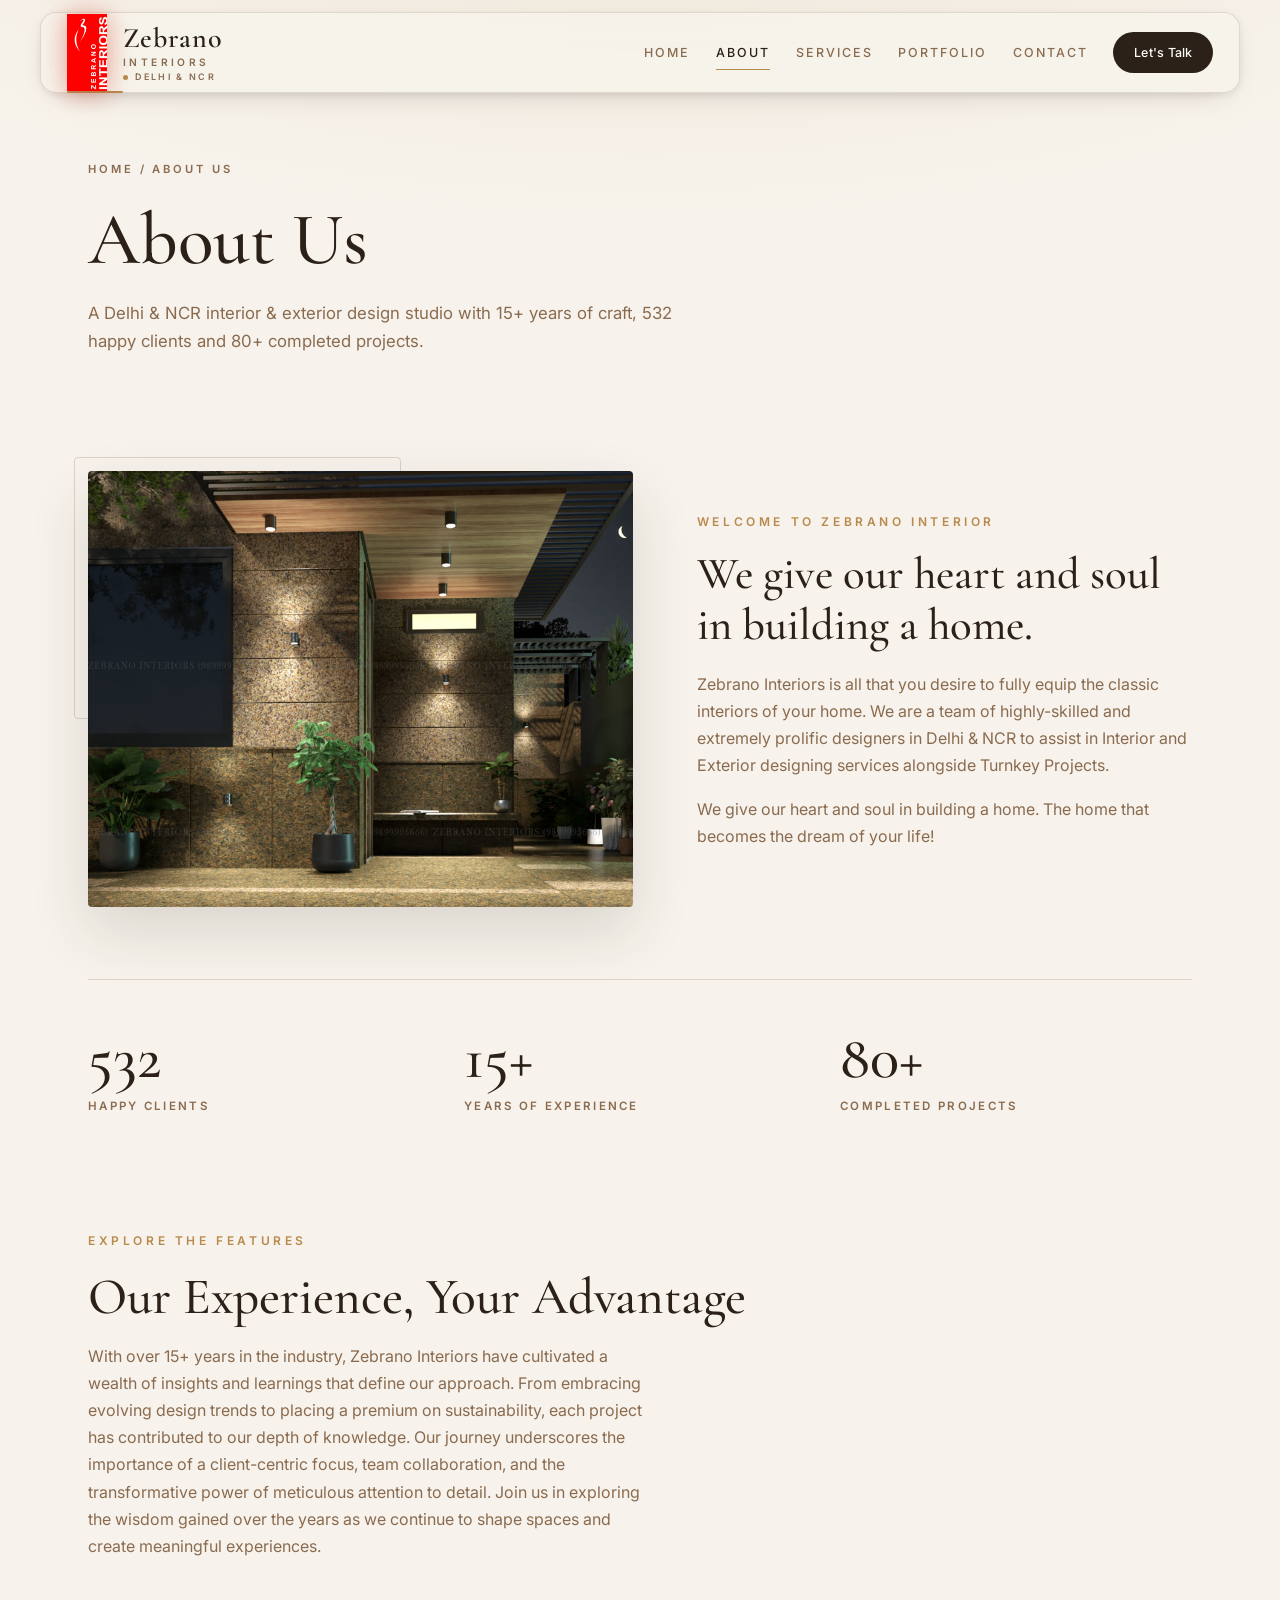
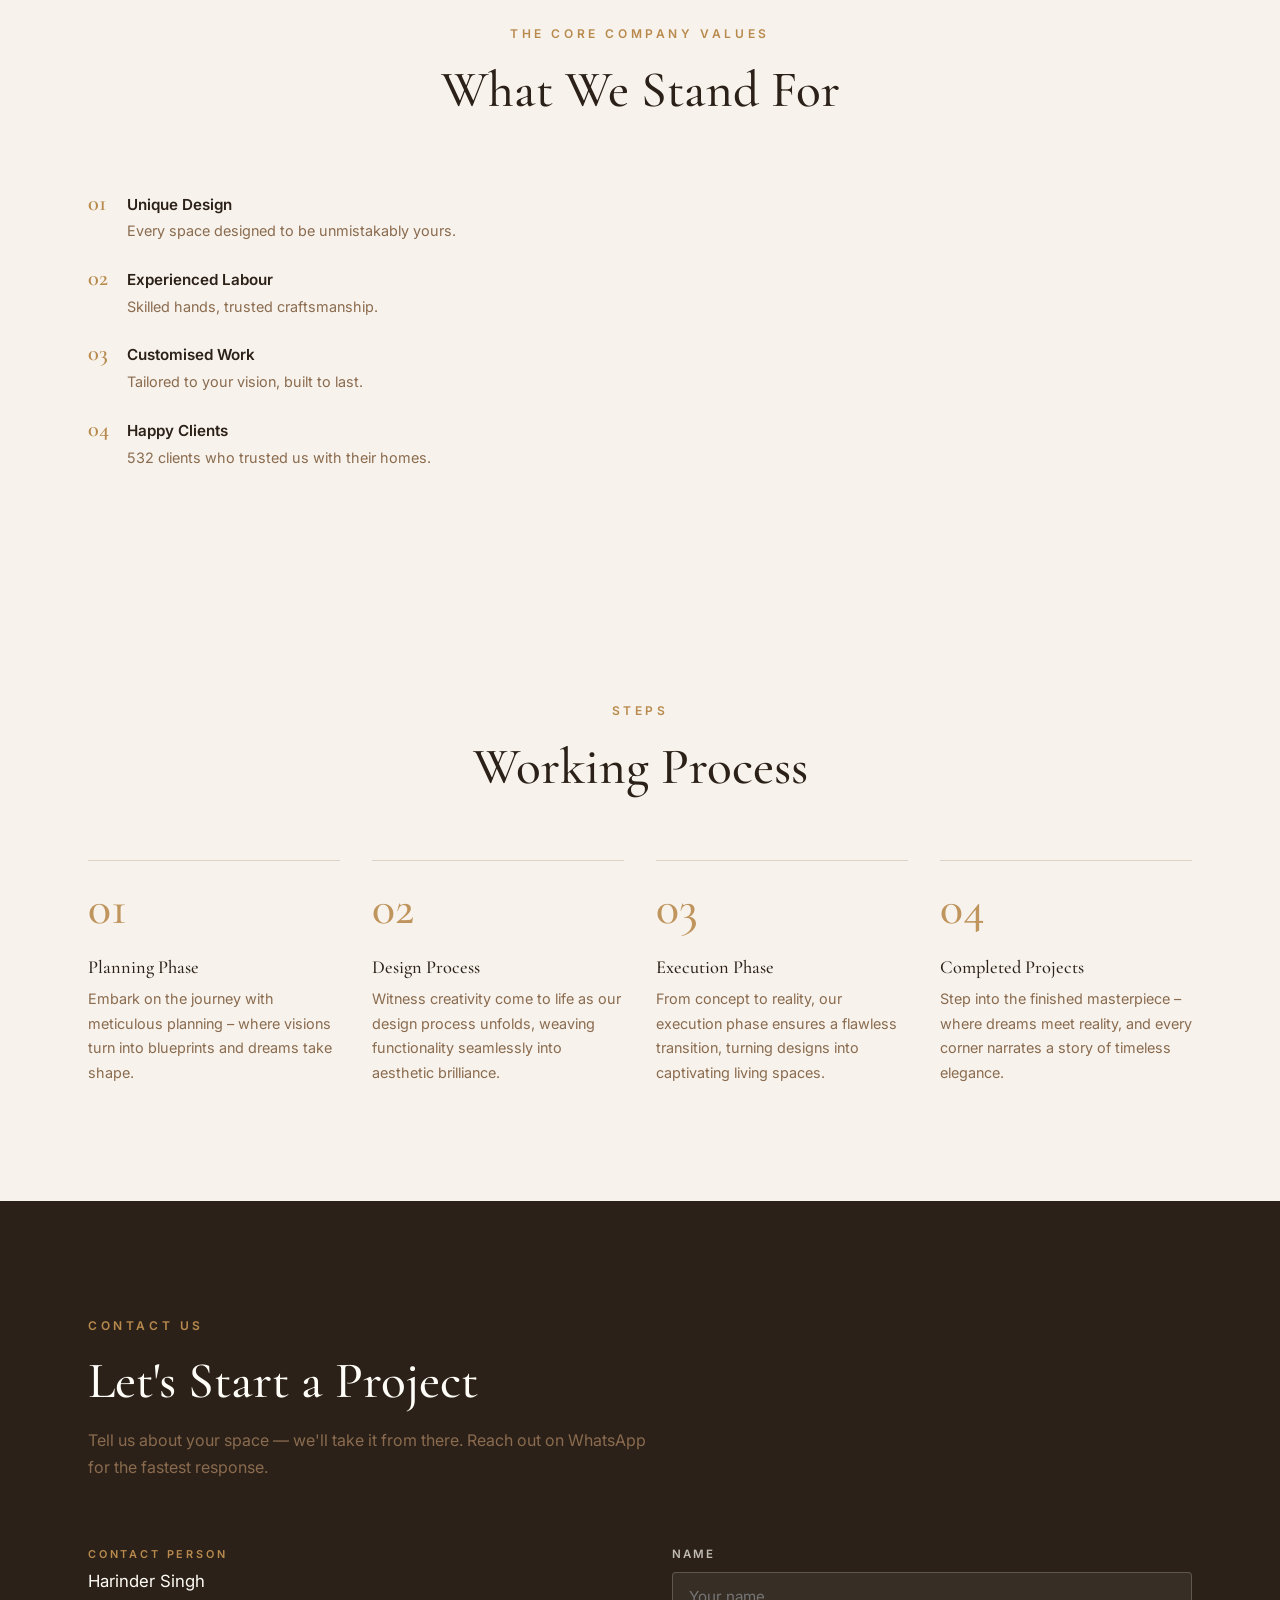
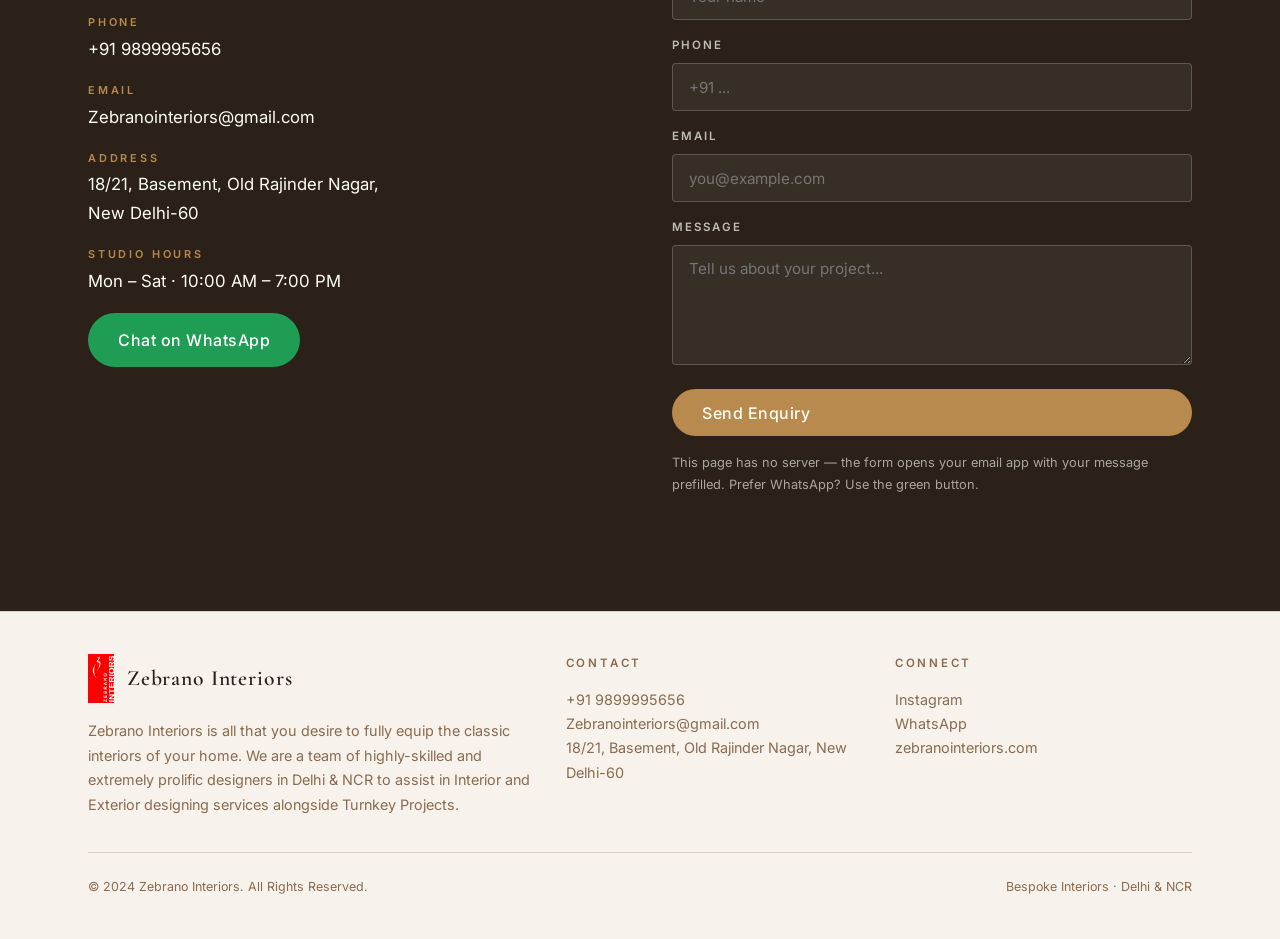
==== about.html @ e10ee1ee "feat: Zebrano Interiors website — bespoke interiors studio, Delhi & NCR" ====
<!DOCTYPE html>
<html lang="en">
<head>
<meta charset="UTF-8">
<meta name="viewport" content="width=device-width, initial-scale=1.0">
<title>About Us — Zebrano Interiors, Delhi &amp; NCR</title>
<meta name="description" content="About Zebrano Interiors Pvt. Ltd. — a team of highly-skilled and prolific interior & exterior designers in Delhi & NCR with 15+ years of experience, 532 happy clients and 80+ completed projects.">
<link rel="canonical" href="https://zebranointeriors.com/about-us/">
<meta property="og:type" content="website">
<meta property="og:title" content="About Us — Zebrano Interiors">
<meta property="og:description" content="15+ years of experience, 532 happy clients, 80+ completed projects. A team of highly-skilled designers in Delhi & NCR.">
<meta property="og:url" content="https://zebranointeriors.com/about-us/">
<meta property="og:image" content="https://zebranointeriors.com/wp-content/uploads/2024/02/View-1-Day-New.png">
<meta name="twitter:card" content="summary_large_image">
<meta name="twitter:title" content="About Us — Zebrano Interiors">
<meta name="twitter:description" content="15+ years of experience, 532 happy clients, 80+ completed projects.">
<link rel="icon" type="image/png" sizes="192x192" href="assets/img/favicon-192.png">
<link rel="icon" type="image/png" sizes="32x32" href="assets/img/favicon-32.png">
<link rel="preconnect" href="https://fonts.googleapis.com">
<link rel="preconnect" href="https://fonts.gstatic.com" crossorigin>
<link href="https://fonts.googleapis.com/css2?family=Cormorant+Garamond:ital,wght@0,400;0,500;0,600;1,400&family=Inter:wght@400;500;600&display=swap" rel="stylesheet">
<link rel="stylesheet" href="assets/css/style.css">
<script type="application/ld+json">
{
  "@context": "https://schema.org",
  "@type": ["LocalBusiness", "ProfessionalService"],
  "name": "Zebrano Interiors Pvt. Ltd.",
  "description": "Interior and exterior design studio in Delhi & NCR offering bespoke modular kitchens, designer bedrooms, modern mandirs and custom furniture.",
  "telephone": "+91-9899995656",
  "email": "Zebranointeriors@gmail.com",
  "url": "https://zebranointeriors.com/",
  "address": {
    "@type": "PostalAddress",
    "streetAddress": "18/21, Basement, Old Rajinder Nagar",
    "addressLocality": "New Delhi",
    "postalCode": "110060",
    "addressCountry": "IN"
  },
  "areaServed": "Delhi NCR",
  "priceRange": "₹₹",
  "founder": { "@type": "Person", "name": "Harinder Singh" }
}
</script>
</head>
<body>

<a class="skip-link" href="#main">Skip to content</a>

<!-- ===== HEADER ===== -->
<header class="site-header" id="siteHeader">
  <div class="container nav">
    <a class="brand" href="index.html" aria-label="Zebrano Interiors home">
      <img class="brand-mark" src="assets/img/zebrano-logo-red.png" alt="" width="40" height="76">
      <span class="brand-text">
        <span class="brand-name">Zebrano</span>
        <span class="brand-tag">Interiors</span>
        <span class="brand-region"><i aria-hidden="true"></i>Delhi &amp; NCR</span>
      </span>
    </a>
    <nav class="menu" id="menu" aria-label="Primary">
      <a href="index.html">Home</a>
      <a href="about.html" aria-current="page">About</a>
      <a href="services.html">Services</a>
      <a href="portfolio.html">Portfolio</a>
      <a href="contact.html">Contact</a>
      <a class="cta" href="contact.html">Let's Talk</a>
    </nav>
    <button class="nav-toggle" id="navToggle" aria-label="Toggle menu" aria-expanded="false" aria-controls="menu">
      <span></span><span></span><span></span>
    </button>
  </div>
</header>

<main id="main">

<!-- ===== PAGE HERO ===== -->
<section class="section page-hero" style="padding-top:clamp(8rem,13vw,10rem);padding-bottom:0">
  <div class="container">
    <p class="crumbs"><a href="index.html">Home</a> / About Us</p>
    <h1>About Us</h1>
    <p class="sub">A Delhi &amp; NCR interior &amp; exterior design studio with 15+ years of craft, 532 happy clients and 80+ completed projects.</p>
  </div>
</section>

<!-- ===== STORY + STATS ===== -->
<section class="section" id="story">
  <div class="container">
    <div class="about-grid">
      <div class="about-img reveal">
        <img src="images/img-05.jpg" alt="Living room interior designed by Zebrano Interiors" loading="lazy" width="900" height="720">
      </div>
      <div class="about-copy reveal">
        <span class="kicker">Welcome To Zebrano Interior</span>
        <h2>We give our heart and soul in building a home.</h2>
        <p>Zebrano Interiors is all that you desire to fully equip the classic interiors of your home. We are a team of highly-skilled and extremely prolific designers in Delhi &amp; NCR to assist in Interior and Exterior designing services alongside Turnkey Projects.</p>
        <p>We give our heart and soul in building a home. The home that becomes the dream of your life!</p>
      </div>
    </div>
    <div class="stats reveal">
      <div class="stat"><div class="num">532</div><div class="lbl">Happy Clients</div></div>
      <div class="stat"><div class="num">15+</div><div class="lbl">Years of Experience</div></div>
      <div class="stat"><div class="num">80+</div><div class="lbl">Completed Projects</div></div>
    </div>
  </div>
</section>

<!-- ===== EXPERIENCE + VALUES ===== -->
<section class="section" id="experience" style="padding-top:0">
  <div class="container">
    <div class="section-head reveal">
      <span class="kicker">Explore The Features</span>
      <h2>Our Experience, Your Advantage</h2>
      <p>With over 15+ years in the industry, Zebrano Interiors have cultivated a wealth of insights and learnings that define our approach. From embracing evolving design trends to placing a premium on sustainability, each project has contributed to our depth of knowledge. Our journey underscores the importance of a client-centric focus, team collaboration, and the transformative power of meticulous attention to detail. Join us in exploring the wisdom gained over the years as we continue to shape spaces and create meaningful experiences.</p>
    </div>
    <div class="section-head center reveal">
      <span class="kicker">The Core Company Values</span>
      <h2>What We Stand For</h2>
    </div>
    <div class="value-list">
      <div class="value-item reveal">
        <span class="v-num" aria-hidden="true">01</span>
        <div class="v-txt"><b>Unique Design</b><span>Every space designed to be unmistakably yours.</span></div>
      </div>
      <div class="value-item reveal">
        <span class="v-num" aria-hidden="true">02</span>
        <div class="v-txt"><b>Experienced Labour</b><span>Skilled hands, trusted craftsmanship.</span></div>
      </div>
      <div class="value-item reveal">
        <span class="v-num" aria-hidden="true">03</span>
        <div class="v-txt"><b>Customised Work</b><span>Tailored to your vision, built to last.</span></div>
      </div>
      <div class="value-item reveal">
        <span class="v-num" aria-hidden="true">04</span>
        <div class="v-txt"><b>Happy Clients</b><span>532 clients who trusted us with their homes.</span></div>
      </div>
    </div>
  </div>
</section>

<!-- ===== PROCESS ===== -->
<section class="section" id="process">
  <div class="container">
    <div class="section-head center reveal">
      <span class="kicker">Steps</span>
      <h2>Working Process</h2>
    </div>
    <div class="process-grid">
      <div class="process-step reveal">
        <span class="num" aria-hidden="true">01</span>
        <h3>Planning Phase</h3>
        <p>Embark on the journey with meticulous planning – where visions turn into blueprints and dreams take shape.</p>
      </div>
      <div class="process-step reveal">
        <span class="num" aria-hidden="true">02</span>
        <h3>Design Process</h3>
        <p>Witness creativity come to life as our design process unfolds, weaving functionality seamlessly into aesthetic brilliance.</p>
      </div>
      <div class="process-step reveal">
        <span class="num" aria-hidden="true">03</span>
        <h3>Execution Phase</h3>
        <p>From concept to reality, our execution phase ensures a flawless transition, turning designs into captivating living spaces.</p>
      </div>
      <div class="process-step reveal">
        <span class="num" aria-hidden="true">04</span>
        <h3>Completed Projects</h3>
        <p>Step into the finished masterpiece – where dreams meet reality, and every corner narrates a story of timeless elegance.</p>
      </div>
    </div>
  </div>
</section>

</main>

<!-- ===== CONTACT CTA ===== -->
<section class="section contact" id="contact">
  <div class="container">
    <div class="section-head reveal">
      <span class="kicker">Contact Us</span>
      <h2>Let's Start a Project</h2>
      <p>Tell us about your space — we'll take it from there. Reach out on WhatsApp for the fastest response.</p>
    </div>
    <div class="contact-grid">
      <div class="contact-info reveal">
        <div class="contact-detail">
          <span class="k">Contact Person</span>
          <span class="v">Harinder Singh</span>
        </div>
        <div class="contact-detail">
          <span class="k">Phone</span>
          <a class="v" href="tel:+919899995656">+91 9899995656</a>
        </div>
        <div class="contact-detail">
          <span class="k">Email</span>
          <a class="v" href="mailto:Zebranointeriors@gmail.com">Zebranointeriors@gmail.com</a>
        </div>
        <div class="contact-detail">
          <span class="k">Address</span>
          <span class="v">18/21, Basement, Old Rajinder Nagar,<br>New Delhi-60</span>
        </div>
        <div class="contact-detail">
          <span class="k">Studio Hours</span>
          <span class="v">Mon – Sat · 10:00 AM – 7:00 PM</span>
        </div>
        <a class="btn btn-whatsapp" href="https://web.whatsapp.com/send?phone=+919899995656" target="_blank" rel="noopener">Chat on WhatsApp</a>
      </div>
      <form class="form reveal" id="contactForm" novalidate>
        <div class="field">
          <label for="f-name">Name</label>
          <input id="f-name" name="name" type="text" required autocomplete="name" placeholder="Your name">
          <span class="err">Please enter your name.</span>
        </div>
        <div class="field">
          <label for="f-phone">Phone</label>
          <input id="f-phone" name="phone" type="tel" required autocomplete="tel" placeholder="+91 ...">
          <span class="err">Please enter a valid phone number.</span>
        </div>
        <div class="field">
          <label for="f-email">Email</label>
          <input id="f-email" name="email" type="email" autocomplete="email" placeholder="you@example.com">
          <span class="err">Please enter a valid email address.</span>
        </div>
        <div class="field">
          <label for="f-msg">Message</label>
          <textarea id="f-msg" name="message" required placeholder="Tell us about your project..."></textarea>
          <span class="err">Please tell us a little about your project.</span>
        </div>
        <button class="btn btn-primary" type="submit">Send Enquiry</button>
        <p class="form-note">This page has no server — the form opens your email app with your message prefilled. Prefer WhatsApp? Use the green button.</p>
        <p class="form-success" id="formSuccess" role="status">Your email app should have opened with your message. If not, email us directly at Zebranointeriors@gmail.com.</p>
      </form>
    </div>
  </div>
</section>

<!-- ===== FOOTER ===== -->
<footer class="site-footer">
  <div class="container">
    <div class="footer-grid">
      <div>
        <div class="footer-brand">
          <img src="assets/img/zebrano-logo-red.png" alt="" width="26" height="50">
          <span class="brand-name">Zebrano Interiors</span>
        </div>
        <p>Zebrano Interiors is all that you desire to fully equip the classic interiors of your home. We are a team of highly-skilled and extremely prolific designers in Delhi &amp; NCR to assist in Interior and Exterior designing services alongside Turnkey Projects.</p>
      </div>
      <div>
        <h4>Contact</h4>
        <p><a href="tel:+919899995656">+91 9899995656</a><br><a href="mailto:Zebranointeriors@gmail.com">Zebranointeriors@gmail.com</a><br>18/21, Basement, Old Rajinder Nagar, New Delhi-60</p>
      </div>
      <div>
        <h4>Connect</h4>
        <p><a href="https://instagram.com/zebranointeriors" target="_blank" rel="noopener">Instagram</a><br><a href="https://web.whatsapp.com/send?phone=+919899995656" target="_blank" rel="noopener">WhatsApp</a><br><a href="https://zebranointeriors.com/" target="_blank" rel="noopener">zebranointeriors.com</a></p>
      </div>
    </div>
    <div class="footer-bottom">
      <span>© 2024 Zebrano Interiors. All Rights Reserved.</span>
      <span>Bespoke Interiors · Delhi &amp; NCR</span>
    </div>
  </div>
</footer>

<script src="assets/js/main.js"></script>
</body>
</html>
---- assets/css/style.css ----
/* ==========================================================================
   ZEBRANO INTERIORS — shared stylesheet
   Warm editorial tokens · Cormorant Garamond + Inter · original brand mark
   ========================================================================== */

/* ---------- TOKENS ---------- */
:root{
  --canvas:#f7f3ec; --ink:#2b2118; --oak:#8a6b4f; --accent:#b98a4e;
  --paper:#fffdf8; --hairline:rgba(139,107,79,.25);
  --serif:"Cormorant Garamond",Georgia,serif;
  --sans:"Inter",-apple-system,BlinkMacSystemFont,"Segoe UI",sans-serif;
  --shadow:0 24px 60px rgba(43,33,24,.14);
  --ease:cubic-bezier(.22,.61,.36,1);
}

*,*::before,*::after{box-sizing:border-box;margin:0;padding:0}
html{scroll-behavior:smooth}
body{background:var(--canvas);color:var(--ink);font-family:var(--sans);font-size:16px;line-height:1.7;-webkit-font-smoothing:antialiased;overflow-x:hidden}
img{display:block;max-width:100%;height:auto}
a{color:inherit;text-decoration:none}
ul{list-style:none}
.container{max-width:1200px;margin-inline:auto;padding-inline:clamp(1.25rem,4vw,3rem)}
section{scroll-margin-top:110px}
h1,h2,h3,.serif{font-family:var(--serif);font-weight:500;line-height:1.15}
.skip-link{position:absolute;left:-999px;top:0;background:var(--ink);color:var(--paper);padding:.6rem 1rem;z-index:300}
.skip-link:focus{left:0}

/* ---------- HEADER ---------- */
.site-header{position:fixed;inset-inline:0;top:12px;z-index:100;display:flex;justify-content:center;pointer-events:none;padding-inline:10px}
.site-header .nav{position:relative;pointer-events:auto;max-width:1200px;width:100%;height:clamp(76px,9vh,88px);display:flex;align-items:center;justify-content:space-between;gap:1.2rem;padding-inline:clamp(.9rem,2vw,1.6rem);background:rgba(247,243,236,.9);backdrop-filter:blur(12px);-webkit-backdrop-filter:blur(12px);border:1px solid rgba(139,107,79,.2);border-radius:16px;box-shadow:0 10px 30px -18px rgba(43,33,24,.35),0 2px 8px rgba(43,33,24,.08);transition:height .35s var(--ease),box-shadow .35s var(--ease)}
.site-header.scrolled .nav{height:clamp(58px,7vh,64px);box-shadow:0 14px 34px -20px rgba(43,33,24,.4),0 1px 0 var(--hairline)}
.site-header .nav::before{content:"";position:absolute;left:clamp(.9rem,2vw,1.6rem);bottom:-1px;width:56px;height:2px;background:var(--accent);border-radius:2px;transition:width .35s var(--ease)}
.site-header.scrolled .nav::before{width:34px}
.brand{display:flex;align-items:center;gap:clamp(.7rem,1.4vw,1rem);color:var(--ink)}
.brand-mark{width:clamp(30px,3.4vw,40px);height:auto;flex:none;filter:drop-shadow(0 0 14px rgba(207,65,40,.30)) drop-shadow(0 3px 10px rgba(207,65,40,.20));transition:width .35s var(--ease),filter .3s ease}
.site-header.scrolled .brand-mark{width:23px;filter:drop-shadow(0 0 10px rgba(207,65,40,.26)) drop-shadow(0 2px 7px rgba(207,65,40,.16))}
.brand-text{display:flex;flex-direction:column;justify-content:center;line-height:1.12;min-width:0}
.brand-name{font-family:var(--serif);font-size:clamp(1.35rem,2.6vw,1.75rem);font-weight:600;letter-spacing:.03em;white-space:nowrap}
.brand-tag{font-size:.64rem;letter-spacing:.34em;font-weight:600;text-transform:uppercase;color:var(--oak);margin-top:3px;max-height:20px;overflow:hidden;transition:max-height .3s var(--ease),opacity .2s ease,transform .3s var(--ease),margin .3s var(--ease)}
.brand-region{display:flex;align-items:center;gap:.48rem;font-size:.56rem;letter-spacing:.26em;font-weight:600;text-transform:uppercase;color:var(--oak);margin-top:4px;max-height:20px;overflow:hidden;transition:max-height .3s var(--ease),opacity .2s ease,transform .3s var(--ease),margin .3s var(--ease)}
.brand-region i{width:5px;height:5px;border-radius:50%;background:var(--accent);flex:none}
.site-header.scrolled .brand-tag,.site-header.scrolled .brand-region{max-height:0;margin-top:0;opacity:0;transform:translateY(-5px)}
.menu{display:flex;gap:clamp(1rem,2vw,2rem);align-items:center}
.menu a{font-size:.78rem;font-weight:500;letter-spacing:.16em;text-transform:uppercase;color:var(--oak);position:relative;padding-block:.4rem;transition:color .25s}
.menu a::after{content:"";position:absolute;left:0;bottom:0;width:0;height:1px;background:var(--accent);transition:width .3s var(--ease)}
.menu a:hover,.menu a[aria-current="page"]{color:var(--ink)}
.menu a[aria-current="page"]::after{width:100%}
.menu a:hover::after{width:100%}
.menu .cta{background:var(--ink);color:var(--paper);padding:.62rem 1.3rem;border-radius:999px;text-transform:none;letter-spacing:.02em;transition:background .25s}
.menu .cta:hover{background:var(--accent);color:var(--paper)}
.menu .cta::after{display:none}
.nav-toggle{display:none;background:none;border:0;cursor:pointer;width:44px;height:44px;position:relative;z-index:120}
.nav-toggle span{display:block;width:26px;height:2px;background:var(--ink);margin:5px auto;border-radius:2px;transition:.3s var(--ease)}
@media (max-width:920px){
  .site-header{top:8px;padding-inline:8px}
  .site-header .nav{height:68px;border-radius:14px;backdrop-filter:none;-webkit-backdrop-filter:none}
  .site-header.scrolled .nav{height:54px}
  .site-header .brand-mark{width:27px}
  .menu{position:fixed;inset:0;z-index:110;height:100svh;background:var(--canvas);flex-direction:column;justify-content:center;align-items:center;gap:.6rem;opacity:0;pointer-events:none;transition:opacity .35s;border-radius:0}
  .menu.open{opacity:1;pointer-events:auto}
  .menu a{font-size:clamp(1.35rem,5.4vw,1.9rem);font-family:var(--serif);letter-spacing:.06em;text-transform:none;padding-block:.5rem;opacity:0;transform:translateY(14px);transition:opacity .4s ease,transform .4s var(--ease)}
  .menu.open a{opacity:1;transform:none}
  .menu.open a:nth-child(1){transition-delay:.06s}
  .menu.open a:nth-child(2){transition-delay:.12s}
  .menu.open a:nth-child(3){transition-delay:.18s}
  .menu.open a:nth-child(4){transition-delay:.24s}
  .menu.open a:nth-child(5){transition-delay:.3s}
  .menu.open a:nth-child(6){transition-delay:.36s}
  .menu.open a:hover{color:var(--accent)}
  .menu .cta{margin-top:1.2rem;font-family:var(--sans);font-size:1rem;letter-spacing:.04em;text-transform:none;padding:.85rem 2.2rem}
  .nav-toggle{display:block}
  .nav-toggle.open span:nth-child(1){transform:translateY(7px) rotate(45deg)}
  .nav-toggle.open span:nth-child(2){opacity:0}
  .nav-toggle.open span:nth-child(3){transform:translateY(-7px) rotate(-45deg)}
}

/* ---------- BUTTONS ---------- */
.btn{display:inline-flex;align-items:center;gap:.6rem;padding:.85rem 1.9rem;border-radius:999px;font-weight:500;letter-spacing:.03em;transition:.3s var(--ease);cursor:pointer;border:0;font-family:var(--sans);font-size:1rem}
.btn-primary{background:var(--accent);color:var(--paper)}
.btn-primary:hover{background:var(--ink)}
.btn-ghost{border:1px solid rgba(255,253,248,.55);color:var(--paper);background:rgba(255,255,255,.06);backdrop-filter:blur(6px)}
.btn-ghost:hover{background:var(--paper);color:var(--ink)}
.btn-whatsapp{background:#1f9d55;color:#fff}
.btn-whatsapp:hover{filter:brightness(1.08)}

/* ---------- HERO (shared page hero, non-home) ---------- */
.page-hero{position:relative;padding-top:clamp(7.5rem,13vw,9.5rem);padding-bottom:clamp(2.5rem,5vw,3.5rem);overflow:hidden}
.page-hero::before{content:"";position:absolute;inset:0;background:radial-gradient(120% 140% at 50% -20%,rgba(185,138,78,.10),transparent 60%)}
.page-hero .crumbs{font-size:.7rem;font-weight:600;letter-spacing:.26em;text-transform:uppercase;color:var(--oak);margin-bottom:1.2rem}
.page-hero .crumbs a:hover{color:var(--accent)}
.page-hero h1{font-size:clamp(2.6rem,6vw,4.6rem);max-width:18ch;position:relative}
.page-hero p.sub{color:var(--oak);max-width:56ch;margin-top:1rem;font-size:1.05rem;position:relative}

/* ---------- SECTION SHELL ---------- */
.section{padding-block:clamp(4.5rem,9vw,7.5rem)}
.section-head{max-width:720px;margin-bottom:clamp(2.5rem,5vw,4rem)}
.kicker{font-size:.75rem;font-weight:600;letter-spacing:.3em;text-transform:uppercase;color:var(--accent);margin-bottom:1rem;display:block}
.section-head h2{font-size:clamp(2rem,4.2vw,3.2rem);margin-bottom:1rem}
.section-head p{color:var(--oak);max-width:56ch}
.section-head.center{margin-inline:auto;text-align:center}
.section-head.center p{margin-inline:auto}

/* ---------- STATS ---------- */
.stats{display:grid;grid-template-columns:repeat(3,1fr);gap:1.5rem;border-top:1px solid var(--hairline);padding-top:clamp(2rem,4vw,3rem);margin-top:clamp(3rem,6vw,4.5rem)}
.stat .num{font-family:var(--serif);font-size:clamp(2.4rem,5vw,3.8rem);font-weight:500;color:var(--ink);line-height:1}
.stat .lbl{margin-top:.5rem;font-size:.72rem;font-weight:600;letter-spacing:.2em;text-transform:uppercase;color:var(--oak)}

/* ---------- SERVICES ---------- */
.services-grid{display:grid;grid-template-columns:repeat(3,1fr);gap:clamp(1.2rem,2.5vw,2rem)}
.service{border:1px solid var(--hairline);border-radius:6px;overflow:hidden;background:var(--paper);transition:transform .35s var(--ease),box-shadow .35s var(--ease)}
.service:hover{transform:translateY(-6px);box-shadow:var(--shadow)}
.service img{aspect-ratio:4/3;object-fit:cover;width:100%;transition:transform .5s var(--ease)}
.service:hover img{transform:scale(1.04)}
.service-body{padding:1.5rem 1.6rem 1.8rem}
.service h3{font-size:1.3rem;margin-bottom:.55rem}
.service p{font-size:.92rem;color:var(--oak)}
@media (max-width:900px){.services-grid{grid-template-columns:1fr 1fr}}
@media (max-width:620px){.services-grid{grid-template-columns:1fr}}

/* ---------- PARTNERS ---------- */
.partners{border-top:1px solid var(--hairline);border-bottom:1px solid var(--hairline);padding-block:2rem;margin-top:clamp(3rem,6vw,4.5rem)}
.partners-label{text-align:center;font-size:.68rem;font-weight:600;letter-spacing:.3em;text-transform:uppercase;color:var(--oak);margin-bottom:1.2rem}
.partners-list{display:flex;flex-wrap:wrap;justify-content:center;gap:1rem 3rem}
.partners-list span{font-family:var(--serif);font-size:1.35rem;letter-spacing:.06em;color:var(--oak);opacity:.85;transition:opacity .25s}
.partners-list span:hover{opacity:1}

/* ---------- PORTFOLIO ---------- */
.portfolio{background:var(--paper)}
.portfolio-grid{display:grid;grid-template-columns:repeat(3,1fr);gap:clamp(.9rem,2vw,1.4rem)}
.portfolio-grid a{position:relative;overflow:hidden;border-radius:4px;display:block}
.portfolio-grid img{width:100%;height:100%;object-fit:cover;transition:transform .55s var(--ease)}
.portfolio-grid a:hover img{transform:scale(1.05)}
.portfolio-grid a::after{content:"";position:absolute;inset:0;background:linear-gradient(180deg,transparent 55%,rgba(43,33,24,.55));opacity:0;transition:opacity .35s}
.portfolio-grid a:hover::after{opacity:1}
.portfolio-grid .cap{position:absolute;left:1.1rem;bottom:1rem;z-index:2;color:var(--paper);font-family:var(--serif);font-size:1.05rem;font-style:italic;opacity:0;transform:translateY(8px);transition:.35s var(--ease)}
.portfolio-grid a:hover .cap{opacity:1;transform:none}
.tall{grid-row:span 2}
@media (max-width:900px){.portfolio-grid{grid-template-columns:1fr 1fr}.tall{grid-row:span 1}}
@media (max-width:620px){.portfolio-grid{grid-template-columns:1fr}}

/* ---------- PROCESS ---------- */
.process-grid{display:grid;grid-template-columns:repeat(4,1fr);gap:clamp(1.2rem,2.5vw,2rem)}
.process-step{position:relative;padding-top:2.6rem;border-top:1px solid var(--hairline)}
.process-step .num{font-family:var(--serif);font-size:3rem;font-weight:500;color:var(--accent);line-height:1;position:absolute;top:1.4rem;left:0;opacity:.9}
.process-step h3{margin-top:3.4rem;font-size:1.15rem;margin-bottom:.55rem}
.process-step p{font-size:.9rem;color:var(--oak)}
@media (max-width:900px){.process-grid{grid-template-columns:1fr 1fr}}
@media (max-width:620px){.process-grid{grid-template-columns:1fr}}

/* ---------- TESTIMONIAL ---------- */
.testimonial{text-align:center;position:relative;overflow:hidden}
.testimonial .quote-mark{font-family:var(--serif);font-size:6rem;line-height:.5;color:var(--accent);opacity:.5;display:block;margin-bottom:1rem}
.testimonial blockquote{font-family:var(--serif);font-size:clamp(1.4rem,2.8vw,2rem);font-weight:400;font-style:italic;line-height:1.5;max-width:60ch;margin-inline:auto}
.testimonial cite{display:block;margin-top:1.6rem;font-style:normal;font-size:.85rem;letter-spacing:.12em;text-transform:uppercase;color:var(--oak)}

/* ---------- ABOUT PAGE ---------- */
.about-grid{display:grid;grid-template-columns:1.1fr 1fr;gap:clamp(2rem,5vw,5rem);align-items:center}
.about-img{position:relative}
.about-img img{border-radius:4px;box-shadow:var(--shadow)}
.about-img::after{content:"";position:absolute;inset:-14px auto auto -14px;width:60%;height:60%;border:1px solid var(--hairline);border-radius:4px;z-index:-1}
.about-copy h2{font-size:clamp(1.9rem,3.6vw,2.8rem);margin-bottom:1.2rem}
.about-copy p{color:var(--oak);margin-bottom:1rem}
.value-list{margin-top:1.5rem;display:grid;gap:.9rem}
.value-item{display:flex;gap:.9rem;align-items:baseline}
.value-item .v-num{font-family:var(--serif);font-size:1.4rem;color:var(--accent);font-weight:600;min-width:2.2ch}
.value-item .v-txt b{display:block;font-size:.95rem;color:var(--ink);font-weight:600}
.value-item .v-txt span{font-size:.9rem;color:var(--oak)}
@media (max-width:860px){.about-grid{grid-template-columns:1fr}}

/* ---------- CONTACT ---------- */
.contact{background:var(--ink);color:var(--paper)}
.contact .kicker{color:var(--accent)}
.contact h2{color:var(--paper)}
.contact-grid{display:grid;grid-template-columns:1fr 1fr;gap:clamp(2rem,5vw,4.5rem)}
.contact-info p{color:rgba(255,253,248,.82);margin-bottom:1.4rem}
.contact-detail{margin-bottom:1.1rem}
.contact-detail .k{font-size:.68rem;font-weight:600;letter-spacing:.26em;text-transform:uppercase;color:var(--accent);display:block;margin-bottom:.2rem}
.contact-detail .v{font-size:1.05rem}
.contact-detail a:hover{color:var(--accent)}
.form{display:grid;gap:1rem}
.field label{display:block;font-size:.72rem;font-weight:600;letter-spacing:.18em;text-transform:uppercase;color:rgba(255,253,248,.7);margin-bottom:.45rem}
.field input,.field textarea{width:100%;background:rgba(255,253,248,.06);border:1px solid rgba(255,253,248,.2);border-radius:4px;padding:.85rem 1rem;color:var(--paper);font-family:var(--sans);font-size:.95rem;transition:border-color .25s}
.field input:focus,.field textarea:focus{outline:none;border-color:var(--accent)}
.field textarea{resize:vertical;min-height:120px}
.field .err{color:#e8a48c;font-size:.8rem;margin-top:.3rem;display:none}
.field.invalid input,.field.invalid textarea{border-color:#d97a5c}
.field.invalid .err{display:block}
.form-note{font-size:.8rem;color:rgba(255,253,248,.6)}
.form-success{display:none;background:rgba(185,138,78,.14);border:1px solid rgba(185,138,78,.5);color:#e6c9a0;padding:1rem 1.2rem;border-radius:4px;font-size:.92rem}
@media (max-width:860px){.contact-grid{grid-template-columns:1fr}}

/* ---------- FOOTER ---------- */
.site-footer{background:var(--canvas);border-top:1px solid var(--hairline);padding-block:2.6rem}
.footer-grid{display:grid;grid-template-columns:1.5fr 1fr 1fr;gap:2rem;align-items:start}
.footer-brand{display:flex;align-items:center;gap:.8rem;margin-bottom:1rem}
.footer-brand img{width:26px;height:auto}
.footer-brand .brand-name{font-family:var(--serif);font-size:1.35rem;font-weight:600;letter-spacing:.04em}
.footer-grid h4{font-size:.72rem;font-weight:600;letter-spacing:.24em;text-transform:uppercase;color:var(--oak);margin-bottom:.9rem}
.footer-grid p,.footer-grid a{font-size:.9rem;color:var(--oak)}
.footer-grid a:hover{color:var(--accent)}
.footer-bottom{margin-top:2.2rem;padding-top:1.4rem;border-top:1px solid var(--hairline);display:flex;justify-content:space-between;flex-wrap:wrap;gap:.6rem;font-size:.78rem;color:var(--oak)}
@media (max-width:860px){.footer-grid{grid-template-columns:1fr}}

/* ---------- LIGHTBOX ---------- */
.lightbox{position:fixed;inset:0;z-index:200;background:rgba(20,14,8,.94);display:flex;align-items:center;justify-content:center;opacity:0;pointer-events:none;transition:opacity .3s}
.lightbox.open{opacity:1;pointer-events:auto}
.lightbox img{max-width:92vw;max-height:86vh;object-fit:contain;border-radius:4px}
.lb-close{position:absolute;top:1.2rem;right:1.5rem;background:none;border:0;color:var(--paper);font-size:2rem;cursor:pointer;line-height:1;padding:.4rem}
.lb-nav{position:absolute;bottom:1.6rem;left:50%;transform:translateX(-50%);display:flex;gap:1.2rem;align-items:center;color:rgba(255,253,248,.75);font-size:.8rem;letter-spacing:.14em}
.lb-nav button{background:rgba(255,253,248,.1);border:1px solid rgba(255,253,248,.25);color:var(--paper);border-radius:999px;padding:.45rem 1rem;cursor:pointer;transition:background .25s}
.lb-nav button:hover{background:rgba(255,253,248,.22)}

/* ---------- REVEAL ---------- */
.reveal{opacity:0;transform:translateY(22px);transition:opacity .7s var(--ease),transform .7s var(--ease)}
.reveal.in{opacity:1;transform:none}
@media (prefers-reduced-motion:reduce){
  html{scroll-behavior:auto}
  .reveal{opacity:1;transform:none;transition:none}
  *,*::before,*::after{animation:none!important;transition:none!important}
}
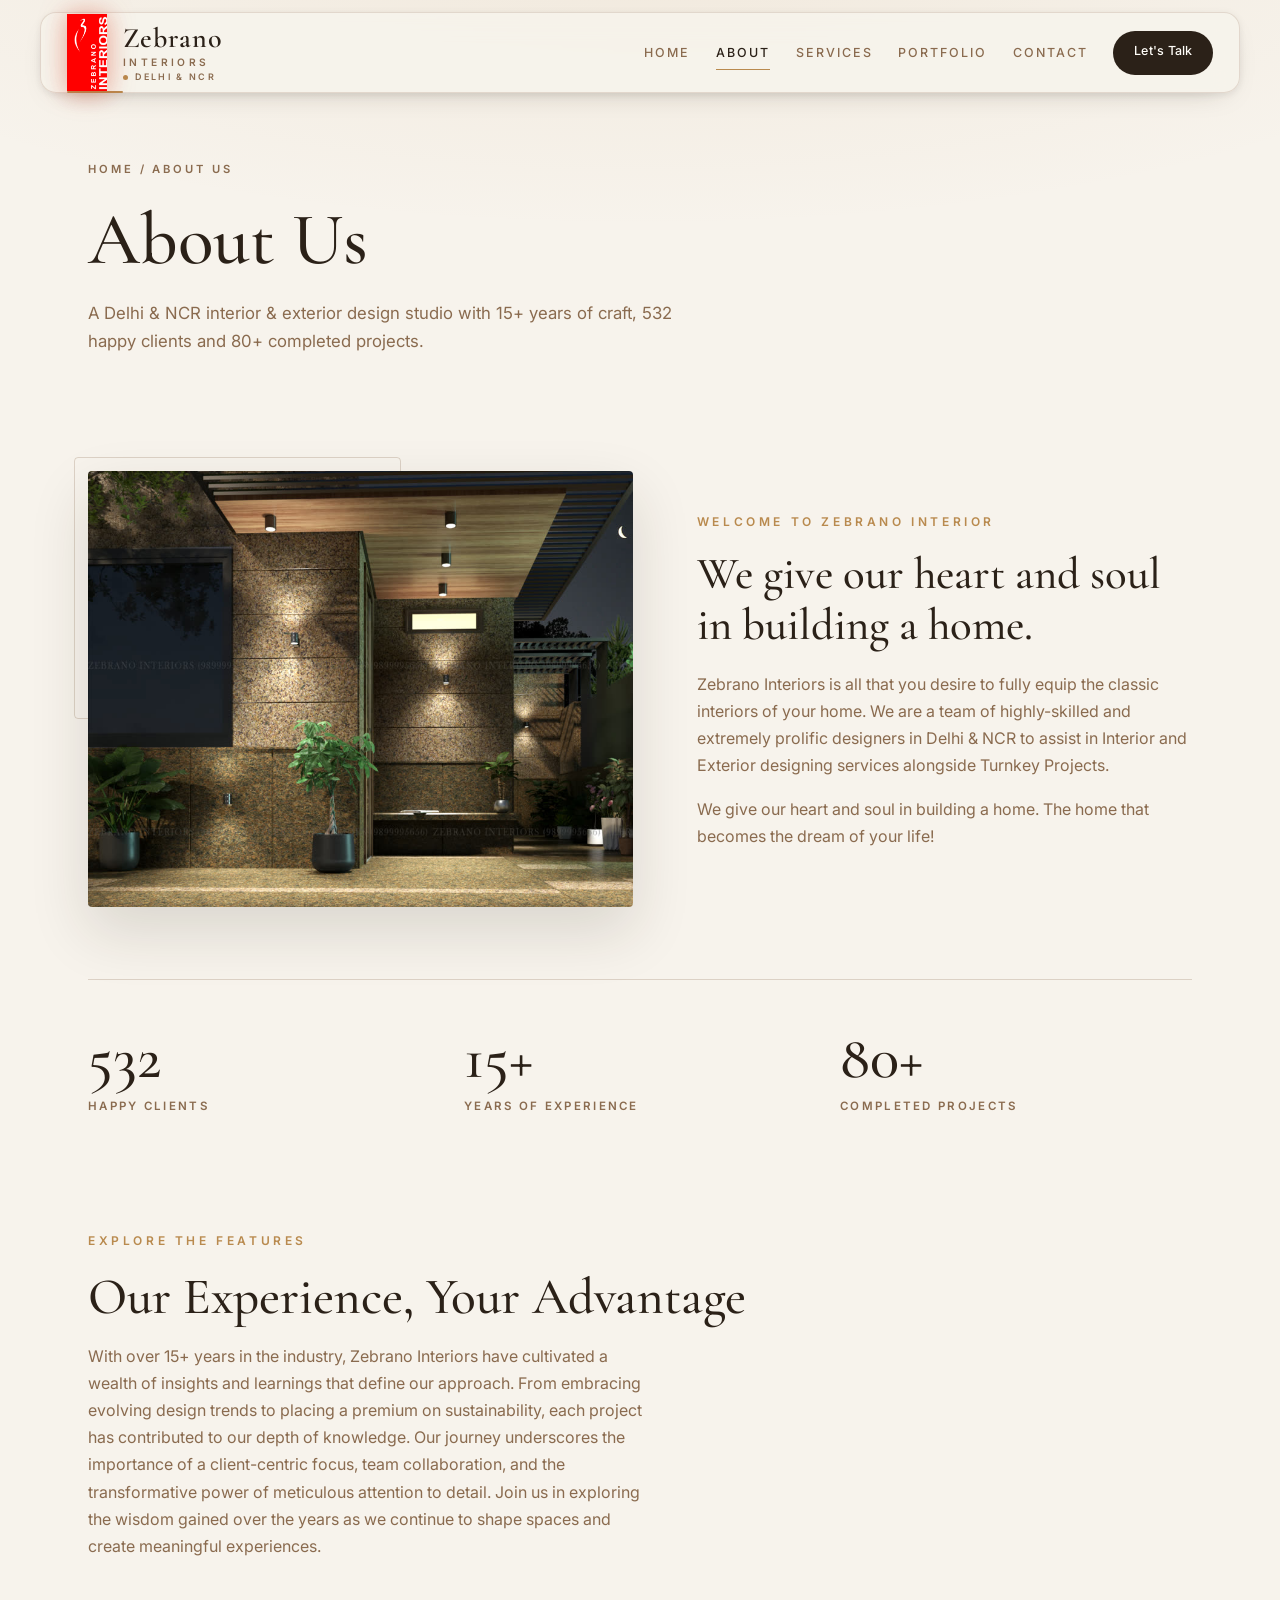
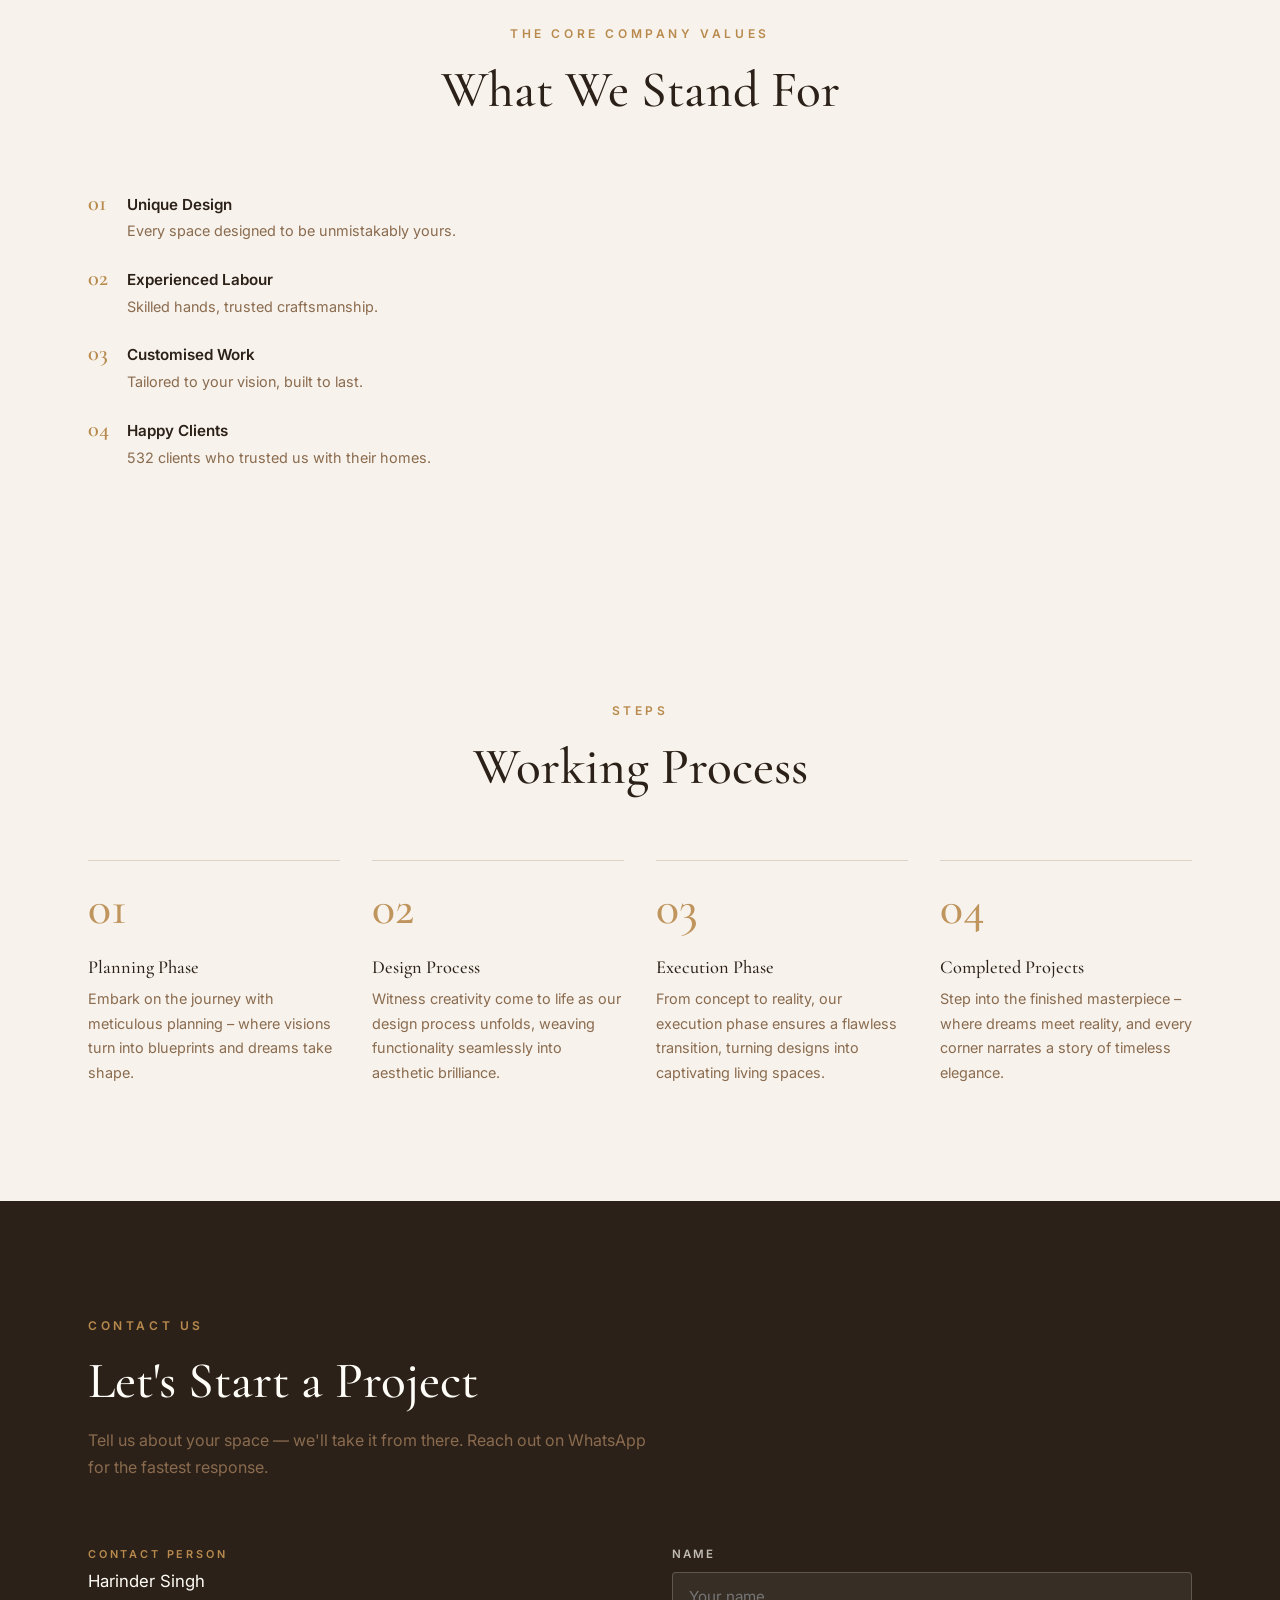
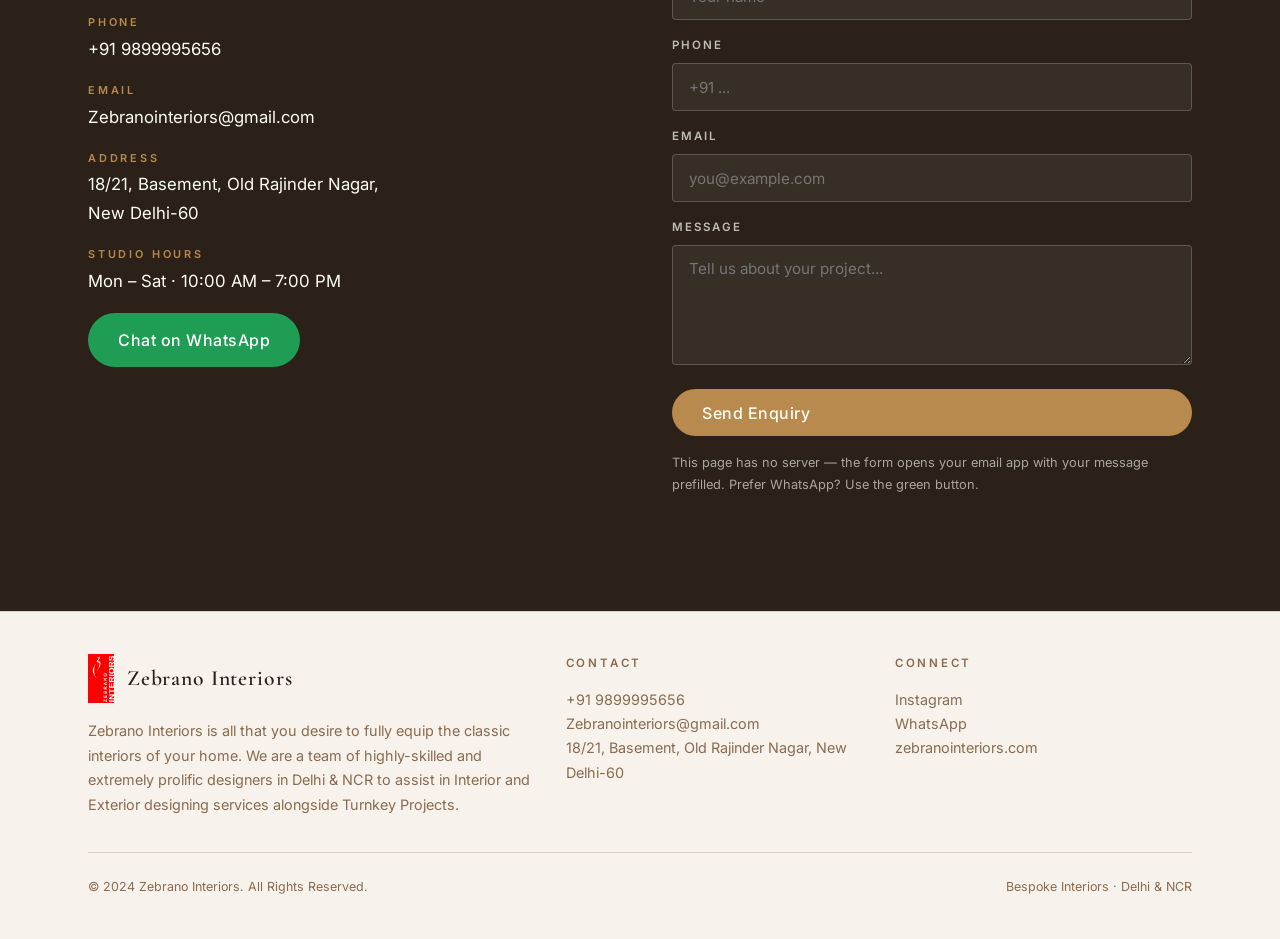
==== commit 9a42ee21: "feat: responsive lightbox redesign and mobile polish - Lightbox: side arrow controls, counter chip, " ====
--- a/about.html
+++ b/about.html
@@ -2,7 +2,7 @@
 <html lang="en">
 <head>
 <meta charset="UTF-8">
-<meta name="viewport" content="width=device-width, initial-scale=1.0">
+<meta name="viewport" content="width=device-width, initial-scale=1.0, viewport-fit=cover">
 <title>About Us — Zebrano Interiors, Delhi &amp; NCR</title>
 <meta name="description" content="About Zebrano Interiors Pvt. Ltd. — a team of highly-skilled and prolific interior & exterior designers in Delhi & NCR with 15+ years of experience, 532 happy clients and 80+ completed projects.">
 <link rel="canonical" href="https://zebranointeriors.com/about-us/">
--- a/assets/css/style.css
+++ b/assets/css/style.css
@@ -202,13 +202,28 @@
 @media (max-width:860px){.footer-grid{grid-template-columns:1fr}}
 
 /* ---------- LIGHTBOX ---------- */
-.lightbox{position:fixed;inset:0;z-index:200;background:rgba(20,14,8,.94);display:flex;align-items:center;justify-content:center;opacity:0;pointer-events:none;transition:opacity .3s}
+.lightbox{position:fixed;inset:0;z-index:200;background:rgba(20,14,8,.95);display:flex;align-items:center;justify-content:center;opacity:0;pointer-events:none;transition:opacity .3s;overscroll-behavior:contain;touch-action:pan-y;padding:env(safe-area-inset-top) env(safe-area-inset-right) env(safe-area-inset-bottom) env(safe-area-inset-left)}
 .lightbox.open{opacity:1;pointer-events:auto}
-.lightbox img{max-width:92vw;max-height:86vh;object-fit:contain;border-radius:4px}
-.lb-close{position:absolute;top:1.2rem;right:1.5rem;background:none;border:0;color:var(--paper);font-size:2rem;cursor:pointer;line-height:1;padding:.4rem}
-.lb-nav{position:absolute;bottom:1.6rem;left:50%;transform:translateX(-50%);display:flex;gap:1.2rem;align-items:center;color:rgba(255,253,248,.75);font-size:.8rem;letter-spacing:.14em}
-.lb-nav button{background:rgba(255,253,248,.1);border:1px solid rgba(255,253,248,.25);color:var(--paper);border-radius:999px;padding:.45rem 1rem;cursor:pointer;transition:background .25s}
-.lb-nav button:hover{background:rgba(255,253,248,.22)}
+.lightbox img{max-width:min(92vw,1100px);max-height:78vh;max-height:78svh;object-fit:contain;border-radius:4px;box-shadow:0 24px 70px rgba(0,0,0,.45);user-select:none;-webkit-user-drag:none}
+.lb-close{position:absolute;top:calc(env(safe-area-inset-top) + .9rem);right:calc(env(safe-area-inset-right) + 1rem);width:48px;height:48px;border-radius:50%;background:rgba(255,253,248,.08);border:1px solid rgba(255,253,248,.22);color:var(--paper);font-size:1.5rem;line-height:1;cursor:pointer;display:grid;place-items:center;backdrop-filter:blur(6px);-webkit-backdrop-filter:blur(6px);transition:background .25s,transform .2s;padding:0}
+.lb-close:hover{background:rgba(255,253,248,.2)}
+.lb-close:active{transform:scale(.9)}
+.lb-arrow{position:absolute;top:50%;transform:translateY(-50%);width:48px;height:48px;border-radius:50%;background:rgba(255,253,248,.08);border:1px solid rgba(255,253,248,.22);color:var(--paper);display:grid;place-items:center;backdrop-filter:blur(6px);-webkit-backdrop-filter:blur(6px);cursor:pointer;padding:0;transition:background .25s,transform .2s}
+.lb-arrow svg{width:22px;height:22px;fill:none;stroke:currentColor;stroke-width:2;stroke-linecap:round;stroke-linejoin:round}
+.lb-prev{left:clamp(.6rem,2.5vw,1.6rem)}
+.lb-next{right:clamp(.6rem,2.5vw,1.6rem)}
+.lb-arrow:hover{background:rgba(255,253,248,.22)}
+.lb-arrow:active{transform:translateY(-50%) scale(.9)}
+.lb-meta{position:absolute;left:50%;transform:translateX(-50%);bottom:calc(env(safe-area-inset-bottom) + clamp(1rem,3vh,2rem));display:flex;flex-direction:column;align-items:center;gap:.55rem;text-align:center;max-width:min(90%,420px);pointer-events:none}
+.lb-count{font-size:.7rem;letter-spacing:.22em;text-transform:uppercase;color:rgba(255,253,248,.7);background:rgba(255,253,248,.1);border:1px solid rgba(255,253,248,.18);border-radius:999px;padding:.38rem 1rem}
+.lb-cap{font-family:var(--serif);font-style:italic;font-size:clamp(1rem,2.6vw,1.25rem);color:rgba(255,253,248,.92)}
+.lb-cap:empty{display:none}
+@media (max-width:620px){
+  .lightbox img{max-height:64vh;max-height:64svh}
+  .lb-arrow{width:46px;height:46px}
+  .lb-arrow svg{width:20px;height:20px}
+  .lb-meta{bottom:calc(env(safe-area-inset-bottom) + .8rem)}
+}
 
 /* ---------- REVEAL ---------- */
 .reveal{opacity:0;transform:translateY(22px);transition:opacity .7s var(--ease),transform .7s var(--ease)}
@@ -217,4 +232,34 @@
   html{scroll-behavior:auto}
   .reveal{opacity:1;transform:none;transition:none}
   *,*::before,*::after{animation:none!important;transition:none!important}
+}
+
+/* ---------- RESPONSIVE POLISH ---------- */
+:focus-visible{outline:2px solid var(--accent);outline-offset:3px;border-radius:2px}
+body{-webkit-tap-highlight-color:transparent}
+a,button,input,textarea,label{-webkit-touch-callout:none}
+a,button{touch-action:manipulation}
+.btn{min-height:46px}
+.menu .cta,.add__btn,.nav-toggle{min-height:44px}
+.lightbox a,.lightbox button,.lightbox img{-webkit-touch-callout:default}
+@media (max-width:560px){
+  .stats{grid-template-columns:1fr;gap:.9rem;text-align:left}
+  .stat{padding-bottom:.9rem;border-bottom:1px solid var(--hairline)}
+  .stat:last-child{border-bottom:none;padding-bottom:0}
+  .stat .num{font-size:2.6rem}
+  .form .btn{width:100%;justify-content:center}
+  .footer-bottom{flex-direction:column;align-items:flex-start}
+  .hero-scroll{display:none}
+  .hero-inner{padding-block:8rem 4.5rem}
+  .about-img::after{display:none}
+  .process-step{padding-left:0}
+}
+@media (min-width:561px) and (max-width:760px){
+  .stats{grid-template-columns:repeat(3,1fr);gap:.8rem}
+  .stat{text-align:center}
+  .stat .lbl{letter-spacing:.12em}
+}
+@media (max-width:360px){
+  .brand-name{font-size:1.2rem}
+  .brand-region{display:none}
 }
